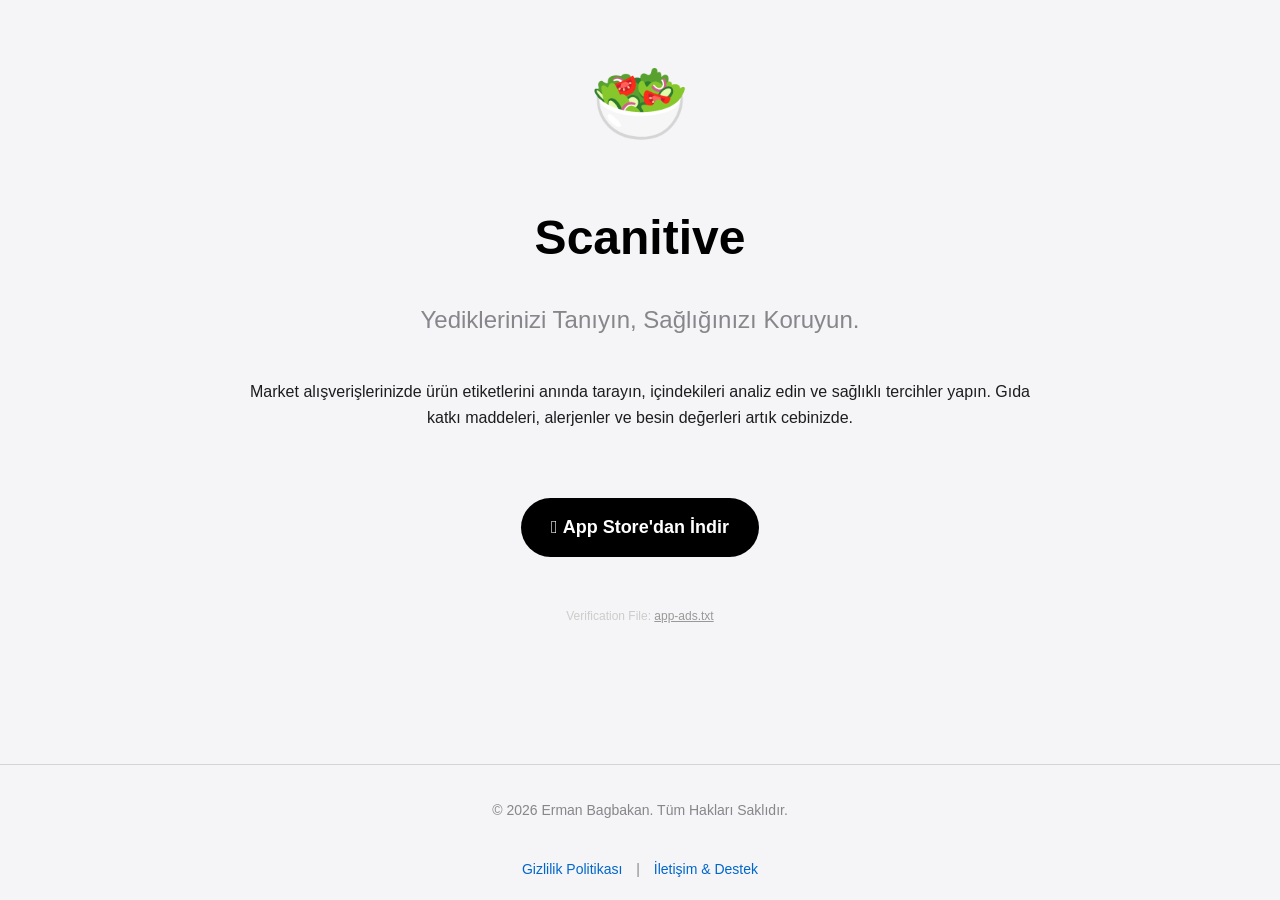
==== index.html @ 4e6e5873 "Add files via upload" ====
<!DOCTYPE html>
<html lang="tr">

<head>
    <meta charset="UTF-8">
    <meta name="viewport" content="width=device-width, initial-scale=1.0">
    <title>Scanitive - Sağlıklı Yaşam Asistanı</title>
    <style>
        body {
            font-family: -apple-system, BlinkMacSystemFont, 'Segoe UI', Roboto, Oxygen, Ubuntu, Cantarell, 'Open Sans', 'Helvetica Neue', sans-serif;
            background-color: #f5f5f7;
            color: #1d1d1f;
            line-height: 1.6;
            margin: 0;
            padding: 0;
            display: flex;
            flex-direction: column;
            min-height: 100vh;
        }

        .container {
            max-width: 800px;
            margin: 0 auto;
            padding: 40px 20px;
            text-align: center;
            flex: 1;
        }

        .logo {
            font-size: 80px;
            margin-bottom: 20px;
        }

        h1 {
            font-size: 48px;
            margin-bottom: 10px;
            color: #000;
        }

        p.subtitle {
            font-size: 24px;
            color: #86868b;
            margin-bottom: 40px;
        }

        .app-store-button {
            display: inline-block;
            background-color: #000;
            color: #fff;
            padding: 15px 30px;
            border-radius: 30px;
            text-decoration: none;
            font-weight: bold;
            font-size: 18px;
            transition: transform 0.2s;
        }

        .app-store-button:hover {
            transform: scale(1.05);
            background-color: #333;
        }

        .screenshots {
            margin-top: 60px;
            display: flex;
            justify-content: center;
            gap: 20px;
            flex-wrap: wrap;
        }

        .screenshot-placeholder {
            width: 200px;
            height: 400px;
            background-color: #e5e5ea;
            border-radius: 20px;
            display: flex;
            align-items: center;
            justify-content: center;
            color: #86868b;
        }

        footer {
            margin-top: 60px;
            padding: 20px;
            border-top: 1px solid #d2d2d7;
            text-align: center;
            font-size: 14px;
            color: #86868b;
        }

        footer a {
            color: #0066cc;
            text-decoration: none;
            margin: 0 10px;
        }

        footer a:hover {
            text-decoration: underline;
        }
    </style>
</head>

<body>
    <div class="container">
        <div class="logo">🥗</div>
        <h1>Scanitive</h1>
        <p class="subtitle">Yediklerinizi Tanıyın, Sağlığınızı Koruyun.</p>

        <p>Market alışverişlerinizde ürün etiketlerini anında tarayın, içindekileri analiz edin ve sağlıklı tercihler
            yapın. Gıda katkı maddeleri, alerjenler ve besin değerleri artık cebinizde.</p>

        <br><br>

        <a href="#" class="app-store-button"> App Store'dan İndir</a>

        <!-- App Ads Verification -->
        <div style="margin-top: 50px; font-size: 12px; color: #ccc;">
            <p>Verification File: <a href="app-ads.txt" style="color: #999;">app-ads.txt</a></p>
        </div>
    </div>

    <footer>
        <p>&copy; 2026 Erman Bagbakan. Tüm Hakları Saklıdır.</p>
        <br>
        <a href="https://docs.google.com/document/d/1MDMqe4UGyqFQ2nlWaa8o2PdPre41BWp0knx2T">Gizlilik Politikası</a> |
        <a href="mailto:ebagbakan@icloud.com">İletişim & Destek</a>
    </footer>
</body>

</html>
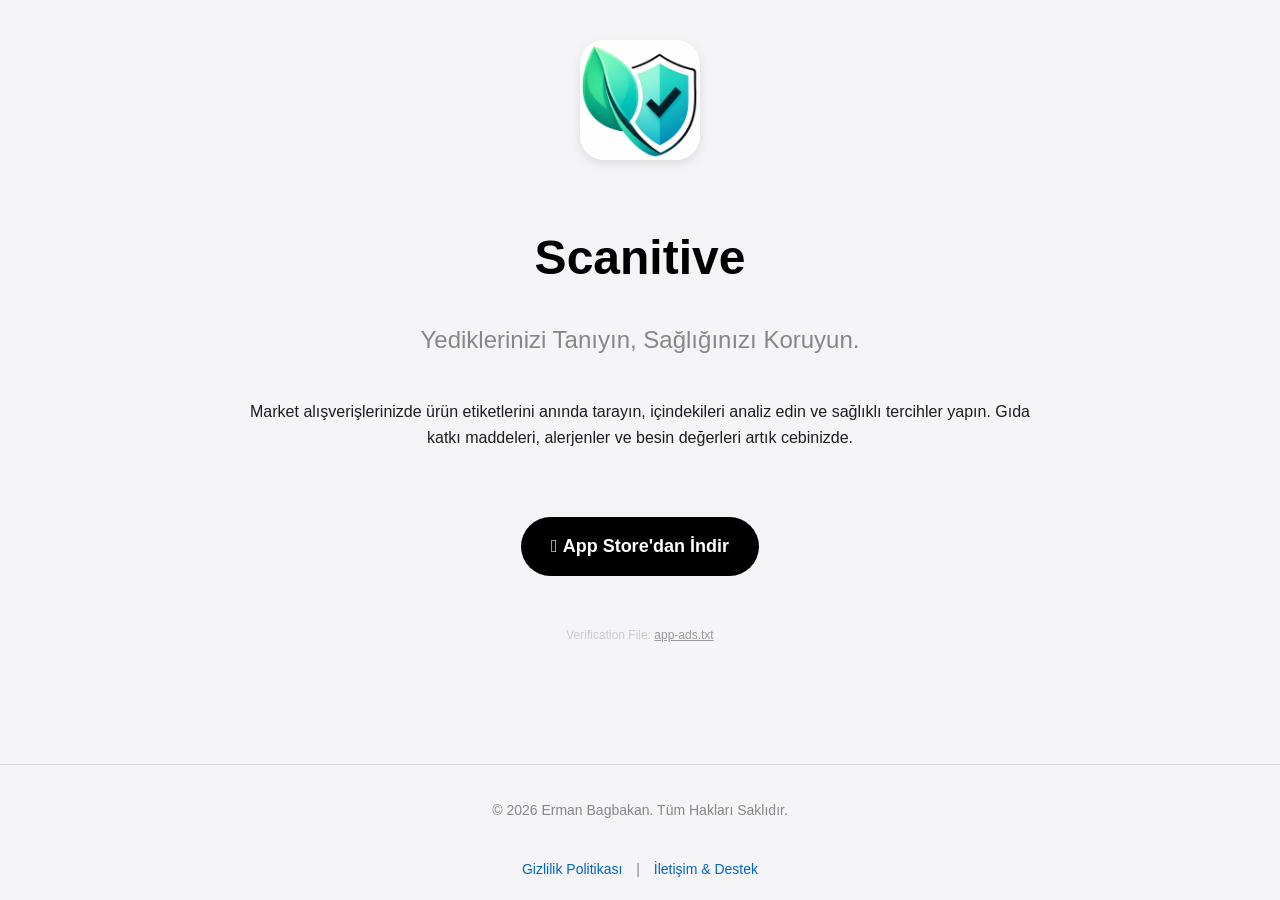
==== commit e5879ae4: "Add files via upload" ====
--- a/index.html
+++ b/index.html
@@ -102,7 +102,8 @@
 
 <body>
     <div class="container">
-        <div class="logo">🥗</div>
+        <img src="logo.png" alt="Scanitive Logo" class="logo"
+            style="width: 120px; height: 120px; border-radius: 24px; box-shadow: 0 4px 12px rgba(0,0,0,0.1);">
         <h1>Scanitive</h1>
         <p class="subtitle">Yediklerinizi Tanıyın, Sağlığınızı Koruyun.</p>
 
@@ -111,7 +112,7 @@
 
         <br><br>
 
-        <a href="#" class="app-store-button"> App Store'dan İndir</a>
+        <a href="https://apps.apple.com/app/id6757990610" class="app-store-button"> App Store'dan İndir</a>
 
         <!-- App Ads Verification -->
         <div style="margin-top: 50px; font-size: 12px; color: #ccc;">
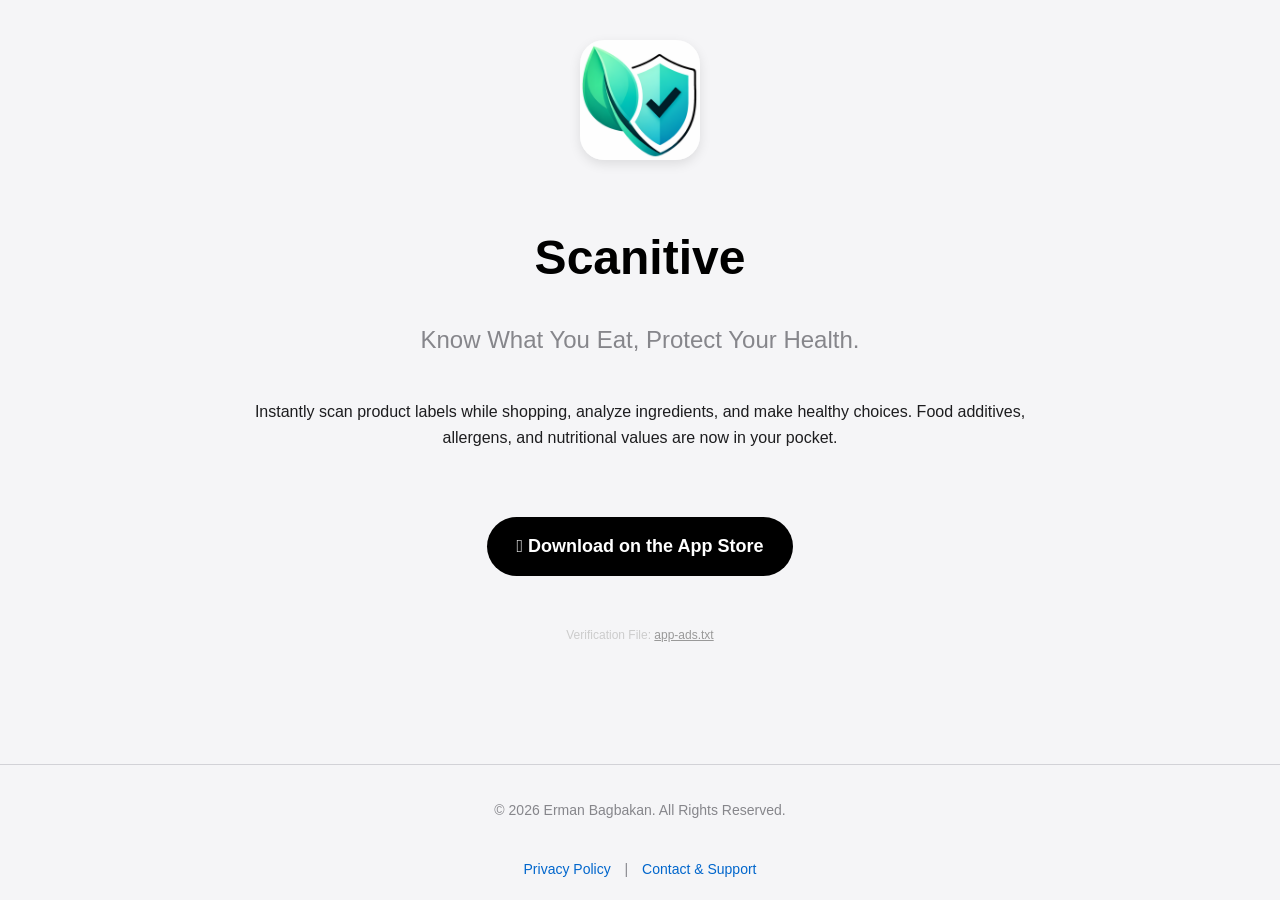
==== commit 251f19ab: "index.html" ====
--- a/index.html
+++ b/index.html
@@ -1,10 +1,10 @@
 <!DOCTYPE html>
-<html lang="tr">
+<html lang="en">
 
 <head>
     <meta charset="UTF-8">
     <meta name="viewport" content="width=device-width, initial-scale=1.0">
-    <title>Scanitive - Sağlıklı Yaşam Asistanı</title>
+    <title>Scanitive - Healthy Living Assistant</title>
     <style>
         body {
             font-family: -apple-system, BlinkMacSystemFont, 'Segoe UI', Roboto, Oxygen, Ubuntu, Cantarell, 'Open Sans', 'Helvetica Neue', sans-serif;
@@ -60,25 +60,6 @@
             background-color: #333;
         }
 
-        .screenshots {
-            margin-top: 60px;
-            display: flex;
-            justify-content: center;
-            gap: 20px;
-            flex-wrap: wrap;
-        }
-
-        .screenshot-placeholder {
-            width: 200px;
-            height: 400px;
-            background-color: #e5e5ea;
-            border-radius: 20px;
-            display: flex;
-            align-items: center;
-            justify-content: center;
-            color: #86868b;
-        }
-
         footer {
             margin-top: 60px;
             padding: 20px;
@@ -98,6 +79,60 @@
             text-decoration: underline;
         }
     </style>
+    <script>
+        const translations = {
+            en: {
+                title: "Scanitive - Healthy Living Assistant",
+                subtitle: "Know What You Eat, Protect Your Health.",
+                description: "Instantly scan product labels while shopping, analyze ingredients, and make healthy choices. Food additives, allergens, and nutritional values are now in your pocket.",
+                download: " Download on the App Store",
+                privacy: "Privacy Policy",
+                contact: "Contact & Support",
+                rights: "© 2026 Erman Bagbakan. All Rights Reserved."
+            },
+            tr: {
+                title: "Scanitive - Sağlıklı Yaşam Asistanı",
+                subtitle: "Yediklerinizi Tanıyın, Sağlığınızı Koruyun.",
+                description: "Market alışverişlerinizde ürün etiketlerini anında tarayın, içindekileri analiz edin ve sağlıklı tercihler yapın. Gıda katkı maddeleri, alerjenler ve besin değerleri artık cebinizde.",
+                download: " App Store'dan İndir",
+                privacy: "Gizlilik Politikası",
+                contact: "İletişim & Destek",
+                rights: "© 2026 Erman Bagbakan. Tüm Hakları Saklıdır."
+            },
+            de: {
+                title: "Scanitive - Assistent für gesundes Leben",
+                subtitle: "Wissen, was du isst. Schütze deine Gesundheit.",
+                description: "Scanne beim Einkaufen sofort Produktetiketten, analysiere Inhaltsstoffe und triff gesunde Entscheidungen. Lebensmittelzusatzstoffe, Allergene und Nährwerte jetzt in deiner Tasche.",
+                download: " Laden im App Store",
+                privacy: "Datenschutzerklärung",
+                contact: "Kontakt & Support",
+                rights: "© 2026 Erman Bagbakan. Alle Rechte vorbehalten."
+            }
+        };
+
+        function setLanguage(lang) {
+            const t = translations[lang];
+            document.title = t.title;
+            document.getElementById('subtitle').innerText = t.subtitle;
+            document.getElementById('description').innerText = t.description;
+            document.getElementById('downloadButton').innerText = t.download;
+            document.getElementById('privacyLink').innerText = t.privacy;
+            document.getElementById('contactLink').innerText = t.contact;
+            document.getElementById('rights').innerText = t.rights;
+            document.documentElement.lang = lang;
+        }
+
+        window.onload = function () {
+            const userLang = navigator.language || navigator.userLanguage;
+            if (userLang.startsWith('tr')) {
+                setLanguage('tr');
+            } else if (userLang.startsWith('de')) {
+                setLanguage('de');
+            } else {
+                setLanguage('en');
+            }
+        };
+    </script>
 </head>
 
 <body>
@@ -105,14 +140,15 @@
         <img src="logo.png" alt="Scanitive Logo" class="logo"
             style="width: 120px; height: 120px; border-radius: 24px; box-shadow: 0 4px 12px rgba(0,0,0,0.1);">
         <h1>Scanitive</h1>
-        <p class="subtitle">Yediklerinizi Tanıyın, Sağlığınızı Koruyun.</p>
+        <p id="subtitle" class="subtitle">Know What You Eat, Protect Your Health.</p>
 
-        <p>Market alışverişlerinizde ürün etiketlerini anında tarayın, içindekileri analiz edin ve sağlıklı tercihler
-            yapın. Gıda katkı maddeleri, alerjenler ve besin değerleri artık cebinizde.</p>
+        <p id="description">Instantly scan product labels while shopping, analyze ingredients, and make healthy choices.
+            Food additives, allergens, and nutritional values are now in your pocket.</p>
 
         <br><br>
 
-        <a href="https://apps.apple.com/app/id6757990610" class="app-store-button"> App Store'dan İndir</a>
+        <a id="downloadButton" href="https://apps.apple.com/app/id6757938585" class="app-store-button"> Download on the
+            App Store</a>
 
         <!-- App Ads Verification -->
         <div style="margin-top: 50px; font-size: 12px; color: #ccc;">
@@ -121,11 +157,12 @@
     </div>
 
     <footer>
-        <p>&copy; 2026 Erman Bagbakan. Tüm Hakları Saklıdır.</p>
+        <p id="rights">&copy; 2026 Erman Bagbakan. All Rights Reserved.</p>
         <br>
-        <a href="https://docs.google.com/document/d/1MDMqe4UGyqFQ2nlWaa8o2PdPre41BWp0knx2T">Gizlilik Politikası</a> |
-        <a href="mailto:ebagbakan@icloud.com">İletişim & Destek</a>
+        <a id="privacyLink" href="https://docs.google.com/document/d/1MDMqe4UGyqFQ2nlWaa8o2PdPre41BWp0knx2T">Privacy
+            Policy</a> |
+        <a id="contactLink" href="mailto:ebagbakan@icloud.com">Contact & Support</a>
     </footer>
 </body>
 
-</html>+</html>
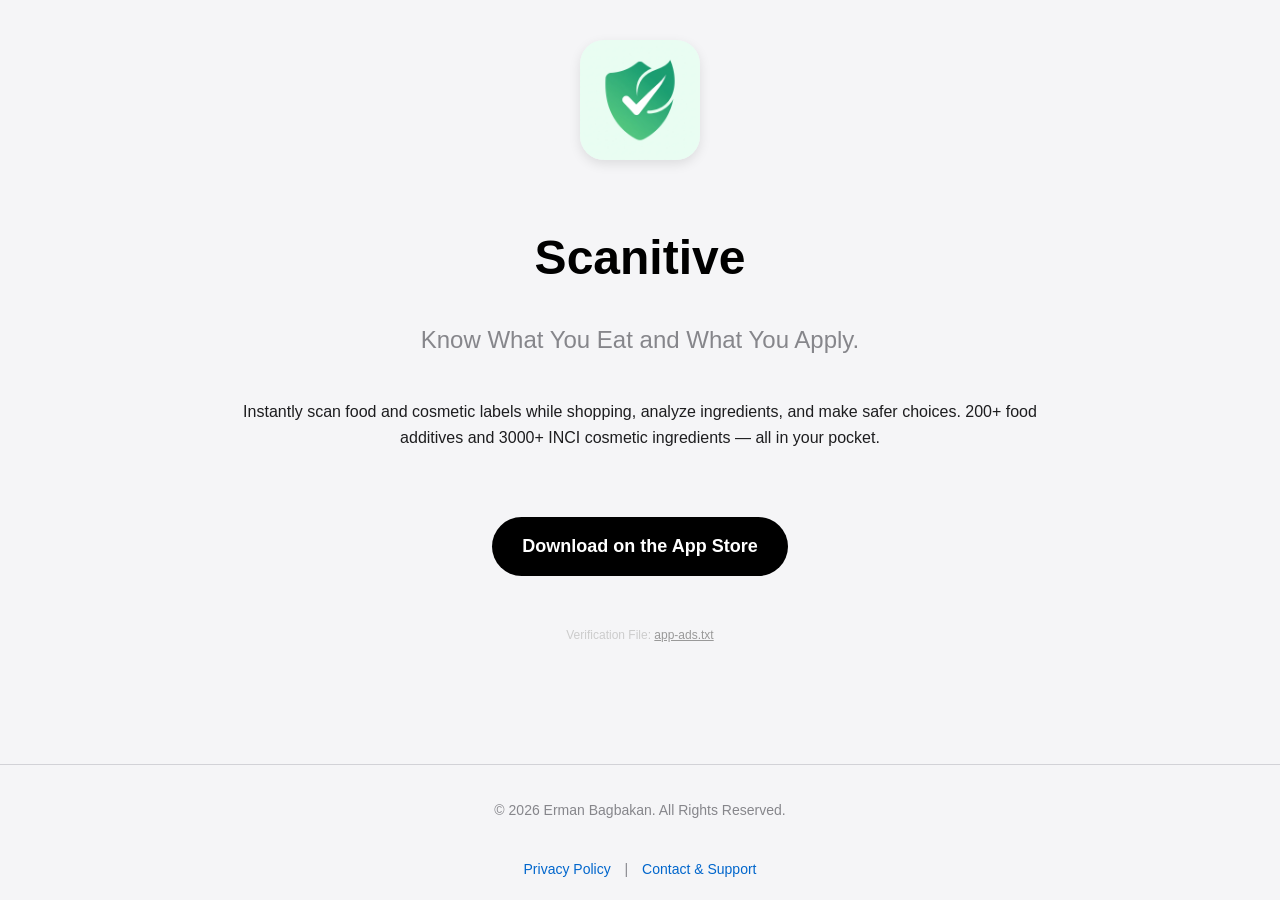
==== commit 25480ecc: "index.html" ====
--- a/index.html
+++ b/index.html
@@ -1,168 +1,10 @@
 <!DOCTYPE html>
-<html lang="en">
-
+<html>
 <head>
-    <meta charset="UTF-8">
-    <meta name="viewport" content="width=device-width, initial-scale=1.0">
-    <title>Scanitive - Healthy Living Assistant</title>
-    <style>
-        body {
-            font-family: -apple-system, BlinkMacSystemFont, 'Segoe UI', Roboto, Oxygen, Ubuntu, Cantarell, 'Open Sans', 'Helvetica Neue', sans-serif;
-            background-color: #f5f5f7;
-            color: #1d1d1f;
-            line-height: 1.6;
-            margin: 0;
-            padding: 0;
-            display: flex;
-            flex-direction: column;
-            min-height: 100vh;
-        }
-
-        .container {
-            max-width: 800px;
-            margin: 0 auto;
-            padding: 40px 20px;
-            text-align: center;
-            flex: 1;
-        }
-
-        .logo {
-            font-size: 80px;
-            margin-bottom: 20px;
-        }
-
-        h1 {
-            font-size: 48px;
-            margin-bottom: 10px;
-            color: #000;
-        }
-
-        p.subtitle {
-            font-size: 24px;
-            color: #86868b;
-            margin-bottom: 40px;
-        }
-
-        .app-store-button {
-            display: inline-block;
-            background-color: #000;
-            color: #fff;
-            padding: 15px 30px;
-            border-radius: 30px;
-            text-decoration: none;
-            font-weight: bold;
-            font-size: 18px;
-            transition: transform 0.2s;
-        }
-
-        .app-store-button:hover {
-            transform: scale(1.05);
-            background-color: #333;
-        }
-
-        footer {
-            margin-top: 60px;
-            padding: 20px;
-            border-top: 1px solid #d2d2d7;
-            text-align: center;
-            font-size: 14px;
-            color: #86868b;
-        }
-
-        footer a {
-            color: #0066cc;
-            text-decoration: none;
-            margin: 0 10px;
-        }
-
-        footer a:hover {
-            text-decoration: underline;
-        }
-    </style>
-    <script>
-        const translations = {
-            en: {
-                title: "Scanitive - Healthy Living Assistant",
-                subtitle: "Know What You Eat, Protect Your Health.",
-                description: "Instantly scan product labels while shopping, analyze ingredients, and make healthy choices. Food additives, allergens, and nutritional values are now in your pocket.",
-                download: " Download on the App Store",
-                privacy: "Privacy Policy",
-                contact: "Contact & Support",
-                rights: "© 2026 Erman Bagbakan. All Rights Reserved."
-            },
-            tr: {
-                title: "Scanitive - Sağlıklı Yaşam Asistanı",
-                subtitle: "Yediklerinizi Tanıyın, Sağlığınızı Koruyun.",
-                description: "Market alışverişlerinizde ürün etiketlerini anında tarayın, içindekileri analiz edin ve sağlıklı tercihler yapın. Gıda katkı maddeleri, alerjenler ve besin değerleri artık cebinizde.",
-                download: " App Store'dan İndir",
-                privacy: "Gizlilik Politikası",
-                contact: "İletişim & Destek",
-                rights: "© 2026 Erman Bagbakan. Tüm Hakları Saklıdır."
-            },
-            de: {
-                title: "Scanitive - Assistent für gesundes Leben",
-                subtitle: "Wissen, was du isst. Schütze deine Gesundheit.",
-                description: "Scanne beim Einkaufen sofort Produktetiketten, analysiere Inhaltsstoffe und triff gesunde Entscheidungen. Lebensmittelzusatzstoffe, Allergene und Nährwerte jetzt in deiner Tasche.",
-                download: " Laden im App Store",
-                privacy: "Datenschutzerklärung",
-                contact: "Kontakt & Support",
-                rights: "© 2026 Erman Bagbakan. Alle Rechte vorbehalten."
-            }
-        };
-
-        function setLanguage(lang) {
-            const t = translations[lang];
-            document.title = t.title;
-            document.getElementById('subtitle').innerText = t.subtitle;
-            document.getElementById('description').innerText = t.description;
-            document.getElementById('downloadButton').innerText = t.download;
-            document.getElementById('privacyLink').innerText = t.privacy;
-            document.getElementById('contactLink').innerText = t.contact;
-            document.getElementById('rights').innerText = t.rights;
-            document.documentElement.lang = lang;
-        }
-
-        window.onload = function () {
-            const userLang = navigator.language || navigator.userLanguage;
-            if (userLang.startsWith('tr')) {
-                setLanguage('tr');
-            } else if (userLang.startsWith('de')) {
-                setLanguage('de');
-            } else {
-                setLanguage('en');
-            }
-        };
-    </script>
+    <meta http-equiv="refresh" content="0; url=scanitive-site/">
+    <title>Scanitive</title>
 </head>
-
 <body>
-    <div class="container">
-        <img src="logo.png" alt="Scanitive Logo" class="logo"
-            style="width: 120px; height: 120px; border-radius: 24px; box-shadow: 0 4px 12px rgba(0,0,0,0.1);">
-        <h1>Scanitive</h1>
-        <p id="subtitle" class="subtitle">Know What You Eat, Protect Your Health.</p>
-
-        <p id="description">Instantly scan product labels while shopping, analyze ingredients, and make healthy choices.
-            Food additives, allergens, and nutritional values are now in your pocket.</p>
-
-        <br><br>
-
-        <a id="downloadButton" href="https://apps.apple.com/app/id6757938585" class="app-store-button"> Download on the
-            App Store</a>
-
-        <!-- App Ads Verification -->
-        <div style="margin-top: 50px; font-size: 12px; color: #ccc;">
-            <p>Verification File: <a href="app-ads.txt" style="color: #999;">app-ads.txt</a></p>
-        </div>
-    </div>
-
-    <footer>
-        <p id="rights">&copy; 2026 Erman Bagbakan. All Rights Reserved.</p>
-        <br>
-        <a id="privacyLink" href="https://docs.google.com/document/d/1MDMqe4UGyqFQ2nlWaa8o2PdPre41BWp0knx2T">Privacy
-            Policy</a> |
-        <a id="contactLink" href="mailto:ebagbakan@icloud.com">Contact & Support</a>
-    </footer>
+    <p>Redirecting to <a href="scanitive-site/">Scanitive</a>...</p>
 </body>
-
 </html>
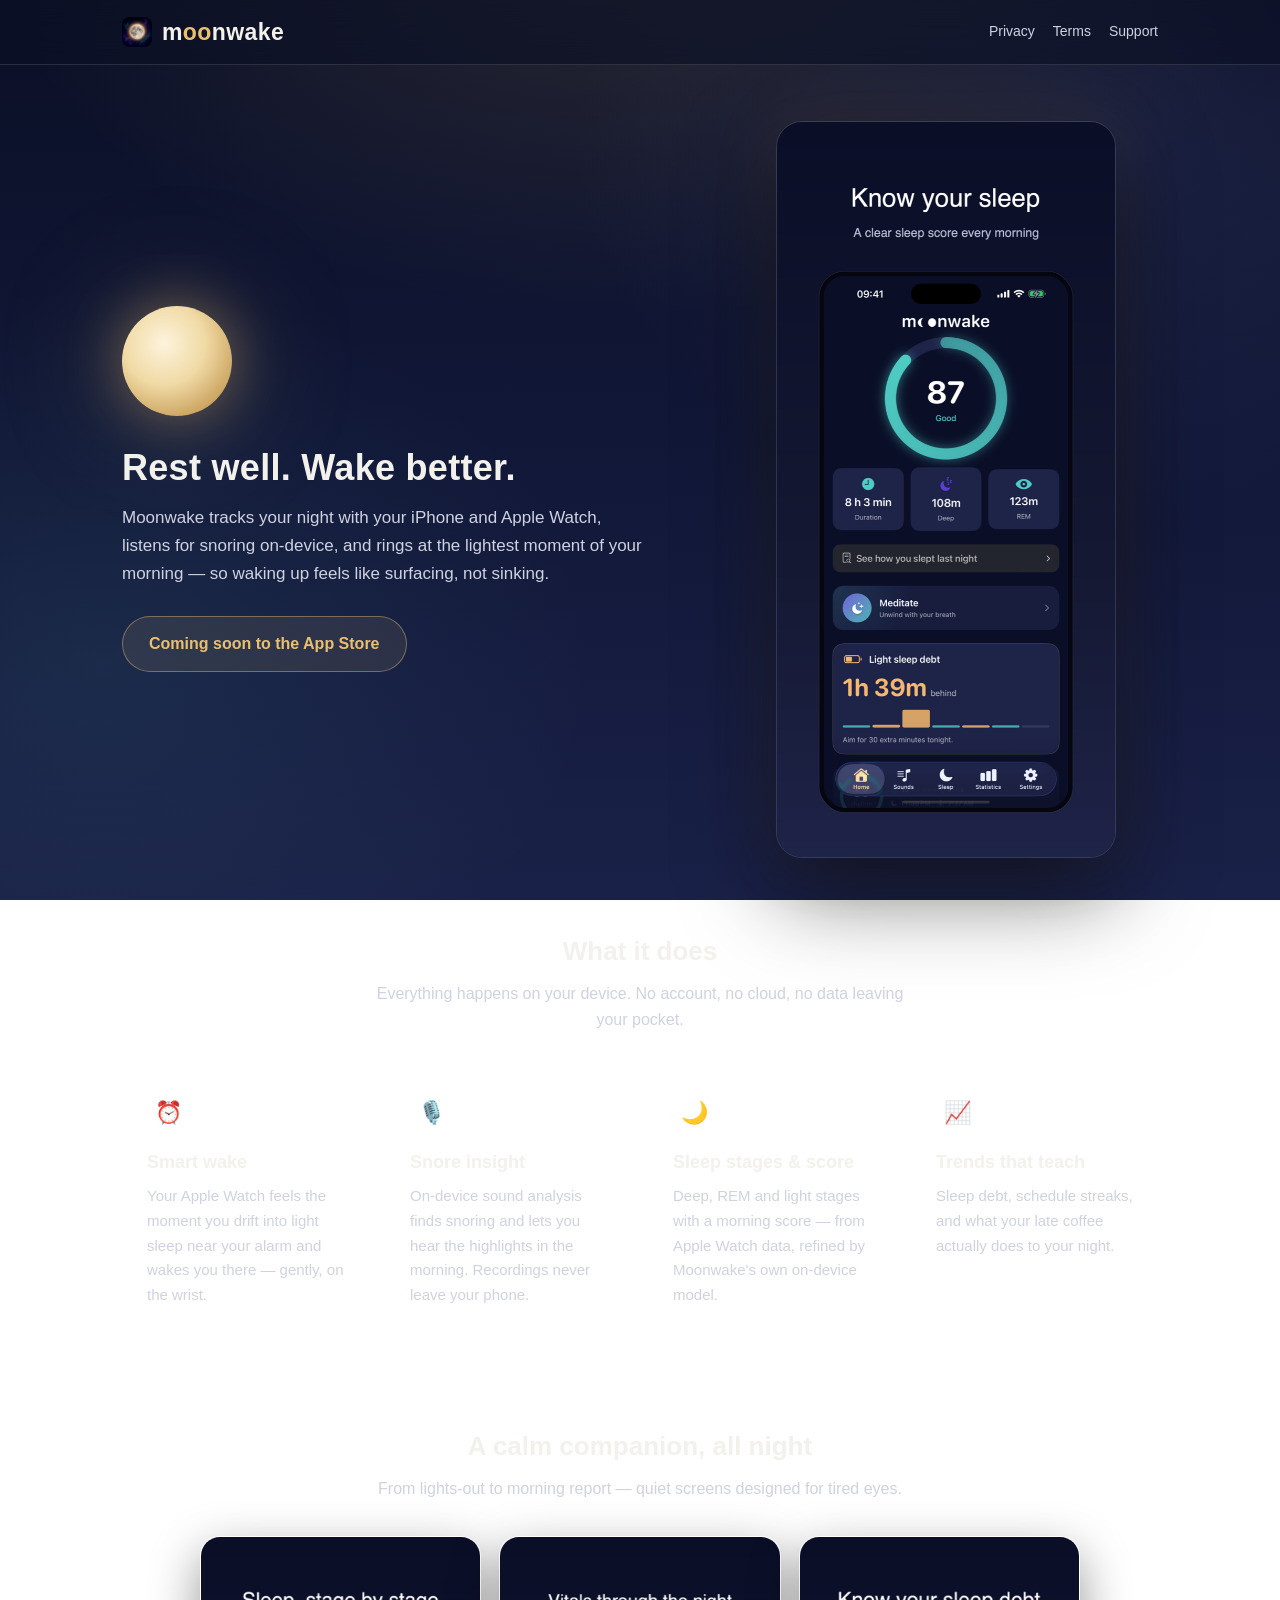
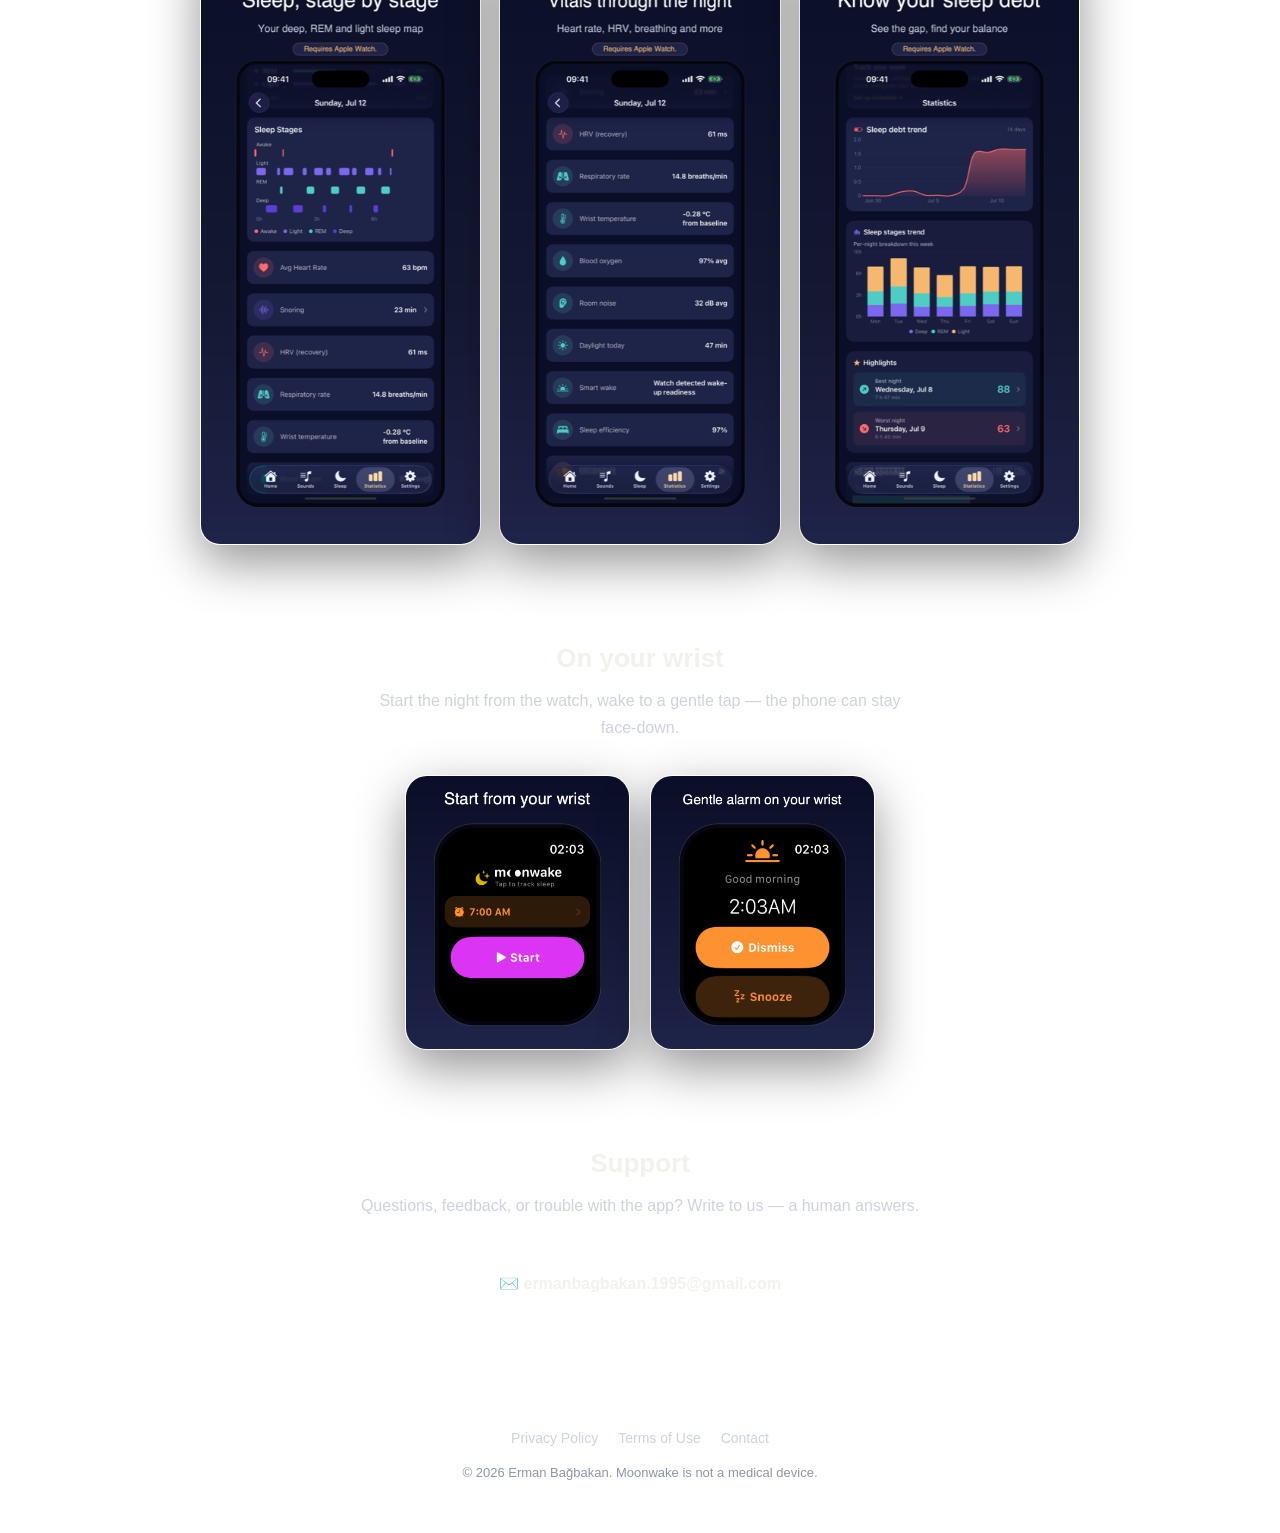
==== commit a668eb95: "Moonwake sitesi köke: landing + privacy + terms + eski yol redirectleri Kökteki eski index.html Scan" ====
--- a/index.html
+++ b/index.html
@@ -1,10 +1,91 @@
-<!DOCTYPE html>
-<html>
+<!doctype html>
+<html lang="en">
 <head>
-    <meta http-equiv="refresh" content="0; url=scanitive-site/">
-    <title>Scanitive</title>
+<meta charset="utf-8">
+<meta name="viewport" content="width=device-width, initial-scale=1">
+<title>Moonwake — Sleep Tracker & Smart Alarm for iPhone and Apple Watch</title>
+<meta name="description" content="Moonwake tracks your sleep, records snoring on-device, and wakes you at the lightest moment of your morning with a smart alarm on Apple Watch.">
+<link rel="icon" type="image/png" href="assets/icon.png">
+<link rel="apple-touch-icon" href="assets/icon.png">
+<meta property="og:title" content="Moonwake — Sleep Tracker & Smart Alarm">
+<meta property="og:description" content="Rest well. Wake better. Sleep tracking, snore insight, and a gentle smart alarm on Apple Watch.">
+<meta property="og:image" content="https://ebagbakan-bit.github.io/assets/hero-phone.png">
+<meta property="og:url" content="https://ebagbakan-bit.github.io/">
+<link rel="stylesheet" href="style.css">
 </head>
 <body>
-    <p>Redirecting to <a href="scanitive-site/">Scanitive</a>...</p>
+<header>
+  <div class="wrap nav">
+    <a class="brand" href="index.html"><img class="brand-icon" src="assets/icon.png" alt=""><span class="mark">m<span class="oo">oo</span>nwake</span></a>
+    <div class="nav-right">
+      <a class="nav-link" href="privacy.html">Privacy</a>
+      <a class="nav-link" href="terms.html">Terms</a>
+      <a class="nav-link" href="mailto:ermanbagbakan.1995@gmail.com">Support</a>
+    </div>
+  </div>
+</header>
+
+<main class="wrap">
+  <section class="hero-split">
+    <div class="hero-copy">
+      <div class="moon" aria-hidden="true"></div>
+      <h1 class="tagline">Rest well. Wake better.</h1>
+      <p class="subtag">Moonwake tracks your night with your iPhone and Apple Watch, listens for snoring on-device, and rings at the lightest moment of your morning — so waking up feels like surfacing, not sinking.</p>
+      <span class="cta soon">Coming soon to the App Store</span>
+    </div>
+    <div class="hero-shot">
+      <img src="assets/hero-phone.png" alt="Moonwake app on iPhone showing the sleep home screen" width="644" height="1400">
+    </div>
+  </section>
+
+  <section class="section">
+    <h2>What it does</h2>
+    <p class="lead">Everything happens on your device. No account, no cloud, no data leaving your pocket.</p>
+    <div class="grid">
+      <div class="card"><div class="ic">⏰</div><h3>Smart wake</h3><p>Your Apple Watch feels the moment you drift into light sleep near your alarm and wakes you there — gently, on the wrist.</p></div>
+      <div class="card"><div class="ic">🎙️</div><h3>Snore insight</h3><p>On-device sound analysis finds snoring and lets you hear the highlights in the morning. Recordings never leave your phone.</p></div>
+      <div class="card"><div class="ic">🌙</div><h3>Sleep stages & score</h3><p>Deep, REM and light stages with a morning score — from Apple Watch data, refined by Moonwake's own on-device model.</p></div>
+      <div class="card"><div class="ic">📈</div><h3>Trends that teach</h3><p>Sleep debt, schedule streaks, and what your late coffee actually does to your night.</p></div>
+    </div>
+  </section>
+
+  <section class="section">
+    <h2>A calm companion, all night</h2>
+    <p class="lead">From lights-out to morning report — quiet screens designed for tired eyes.</p>
+    <div class="shots-row">
+      <img class="shot" src="assets/shot-4.png" alt="Smart alarm setup screen" loading="lazy">
+      <img class="shot" src="assets/shot-5.png" alt="Morning sleep report with score and stages" loading="lazy">
+      <img class="shot" src="assets/shot-7.png" alt="Sleep sounds library" loading="lazy">
+    </div>
+  </section>
+
+  <section class="section">
+    <h2>On your wrist</h2>
+    <p class="lead">Start the night from the watch, wake to a gentle tap — the phone can stay face-down.</p>
+    <div class="watch-row">
+      <img class="watch-shot" src="assets/watch-1.png" alt="Moonwake on Apple Watch — tracking screen" loading="lazy">
+      <img class="watch-shot" src="assets/watch-3.png" alt="Moonwake on Apple Watch — smart alarm" loading="lazy">
+    </div>
+  </section>
+
+  <section class="section" id="support">
+    <h2>Support</h2>
+    <p class="lead">Questions, feedback, or trouble with the app? Write to us — a human answers.</p>
+    <p style="text-align:center">
+      <a class="email-pill" href="mailto:ermanbagbakan.1995@gmail.com">✉️ ermanbagbakan.1995@gmail.com</a>
+    </p>
+  </section>
+</main>
+
+<footer>
+  <div class="wrap">
+    <div class="foot-links">
+      <a href="privacy.html">Privacy Policy</a>
+      <a href="terms.html">Terms of Use</a>
+      <a href="mailto:ermanbagbakan.1995@gmail.com">Contact</a>
+    </div>
+    <p class="copy">© 2026 Erman Bağbakan. Moonwake is not a medical device.</p>
+  </div>
+</footer>
 </body>
 </html>
--- a/style.css
+++ b/style.css
@@ -0,0 +1,107 @@
+/* Moonwake — site styles. Quiet navy night, warm moonlight gold. */
+:root{
+  --bg0:#0b1026; --bg1:#111737; --bg2:#1a2148; --warm:#f2c37e;
+  --ink:#f3f1ec; --ink-dim:#cfd2e0; --ink-faint:#8f94ad;
+  --teal:#63d6c9; --gold:#e9bf74; --indigo:#8f9bf2;
+  --card:rgba(255,255,255,.05); --line:rgba(255,255,255,.12);
+  --maxw:1080px; --radius:20px;
+}
+*{box-sizing:border-box;margin:0;padding:0}
+html{scroll-behavior:smooth}
+body{
+  font-family:-apple-system,BlinkMacSystemFont,"Segoe UI",Inter,Roboto,sans-serif;
+  color:var(--ink); line-height:1.65; -webkit-font-smoothing:antialiased;
+  background:
+    radial-gradient(1100px 680px at 50% -10%, rgba(233,191,116,.14), transparent 60%),
+    radial-gradient(900px 620px at 88% 16%, rgba(143,155,242,.10), transparent 62%),
+    radial-gradient(820px 640px at 8% 74%, rgba(99,214,201,.08), transparent 60%),
+    linear-gradient(180deg,var(--bg0) 0%,var(--bg1) 48%,var(--bg2) 100%);
+  background-attachment:fixed; min-height:100vh;
+}
+.wrap{max-width:var(--maxw);margin:0 auto;padding:0 22px}
+a{color:inherit}
+
+/* Header / nav */
+header{position:sticky;top:0;z-index:20;backdrop-filter:blur(14px);
+  background:rgba(11,16,38,.6);border-bottom:1px solid var(--line)}
+.nav{display:flex;align-items:center;justify-content:space-between;height:64px}
+.brand{display:flex;align-items:center;gap:10px;text-decoration:none}
+.brand .mark{font-weight:700;font-size:23px;letter-spacing:.4px;color:var(--ink);line-height:1}
+.brand .mark .oo{color:var(--gold)}
+.nav-right{display:flex;align-items:center;gap:18px}
+.nav-right a{font-size:14px;color:var(--ink-dim);text-decoration:none;font-weight:500}
+.nav-right a:hover{color:var(--ink)}
+
+.brand-icon{width:30px;height:30px;border-radius:8px;display:block}
+
+/* Hero */
+.hero{text-align:center;padding:74px 0 40px}
+.hero-split{display:grid;grid-template-columns:1.15fr .85fr;gap:36px;align-items:center;padding:56px 0 26px}
+.hero-copy{text-align:left}
+.hero-copy .moon{margin:0 0 22px}
+.hero-copy .subtag{margin:0;max-width:520px}
+.hero-shot img{width:100%;max-width:340px;height:auto;display:block;margin:0 auto;border-radius:26px;
+  border:1px solid var(--line);box-shadow:0 34px 90px rgba(0,0,0,.55), 0 0 70px rgba(233,191,116,.10)}
+
+/* Screenshot rows */
+.shots-row{display:grid;grid-template-columns:repeat(3,1fr);gap:18px;max-width:880px;margin:0 auto}
+.shot{width:100%;height:auto;border-radius:20px;border:1px solid var(--line);
+  box-shadow:0 18px 50px rgba(0,0,0,.42)}
+.watch-row{display:flex;gap:20px;justify-content:center;flex-wrap:wrap}
+.watch-shot{width:225px;height:auto;border-radius:22px;border:1px solid var(--line);
+  box-shadow:0 18px 50px rgba(0,0,0,.42)}
+.moon{width:110px;height:110px;margin:0 auto 24px;border-radius:50%;
+  background:radial-gradient(circle at 38% 34%, #fdf4dd 0%, #f0d9a4 42%, #caa25e 78%, #8a6a3a 100%);
+  box-shadow:0 0 60px rgba(233,191,116,.45), 0 0 140px rgba(233,191,116,.22)}
+.tagline{font-weight:700;font-size:clamp(24px,4.6vw,36px);margin:12px 0 6px;letter-spacing:.3px}
+.subtag{color:var(--ink-dim);max-width:560px;margin:0 auto;font-size:17px}
+.cta{display:inline-flex;align-items:center;gap:10px;margin-top:28px;background:var(--gold);color:#241a05;
+  font-weight:700;padding:14px 26px;border-radius:999px;text-decoration:none;font-size:16px;
+  box-shadow:0 10px 30px rgba(233,191,116,.28)}
+.cta.soon{background:rgba(233,191,116,.10);color:var(--gold);border:1px solid rgba(233,191,116,.42);box-shadow:none;cursor:default}
+
+/* Features */
+.section{padding:46px 0}
+.section h2{font-weight:700;font-size:26px;text-align:center;margin-bottom:8px}
+.section .lead{text-align:center;color:var(--ink-dim);max-width:560px;margin:0 auto 34px}
+.grid{display:grid;grid-template-columns:repeat(auto-fit,minmax(230px,1fr));gap:16px}
+.card{background:var(--card);border:1px solid var(--line);border-radius:var(--radius);padding:24px}
+.card .ic{width:42px;height:42px;border-radius:12px;display:flex;align-items:center;justify-content:center;
+  font-size:22px;margin-bottom:14px;background:rgba(255,255,255,.06)}
+.card h3{font-weight:600;font-size:18px;margin-bottom:6px}
+.card p{color:var(--ink-dim);font-size:15px}
+
+/* Content pages (privacy / terms) */
+.page{padding:54px 0 30px;max-width:760px;margin:0 auto}
+.page h1{font-weight:700;font-size:32px;margin-bottom:6px}
+.page .updated{color:var(--ink-faint);font-size:14px;margin-bottom:8px}
+.page .note{background:var(--card);border:1px solid var(--line);border-radius:12px;padding:10px 14px;
+  font-size:14px;color:var(--ink-dim);margin:14px 0 26px}
+.page h2{font-weight:600;font-size:20px;margin:30px 0 8px;color:var(--ink)}
+.page h3{font-weight:600;font-size:16px;margin:18px 0 4px}
+.page p,.page li{color:var(--ink-dim);font-size:15.5px;margin-bottom:10px}
+.page ul{padding-left:22px;margin-bottom:10px}
+.page a{color:var(--teal);text-decoration:none}
+.page a:hover{text-decoration:underline}
+.email-pill{display:inline-flex;align-items:center;gap:9px;background:var(--card);border:1px solid var(--line);
+  border-radius:999px;padding:11px 20px;text-decoration:none;color:var(--ink);font-weight:600;margin-top:6px}
+
+/* Footer */
+footer{border-top:1px solid var(--line);margin-top:40px;padding:30px 0 50px;text-align:center}
+.foot-links{display:flex;gap:20px;justify-content:center;flex-wrap:wrap;margin-bottom:12px}
+.foot-links a{color:var(--ink-dim);text-decoration:none;font-size:14px}
+.foot-links a:hover{color:var(--ink)}
+.copy{color:var(--ink-faint);font-size:13px}
+
+@media(max-width:760px){
+  .hero-split{grid-template-columns:1fr;text-align:center;padding:44px 0 20px}
+  .hero-copy{text-align:center}
+  .hero-copy .moon{margin:0 auto 20px}
+  .hero-copy .subtag{margin:0 auto}
+  .hero-shot img{max-width:270px;margin-top:26px}
+  .shots-row{grid-template-columns:1fr;max-width:320px}
+}
+@media(max-width:560px){
+  .hero{padding:54px 0 30px}
+  .nav-right{gap:12px}
+}
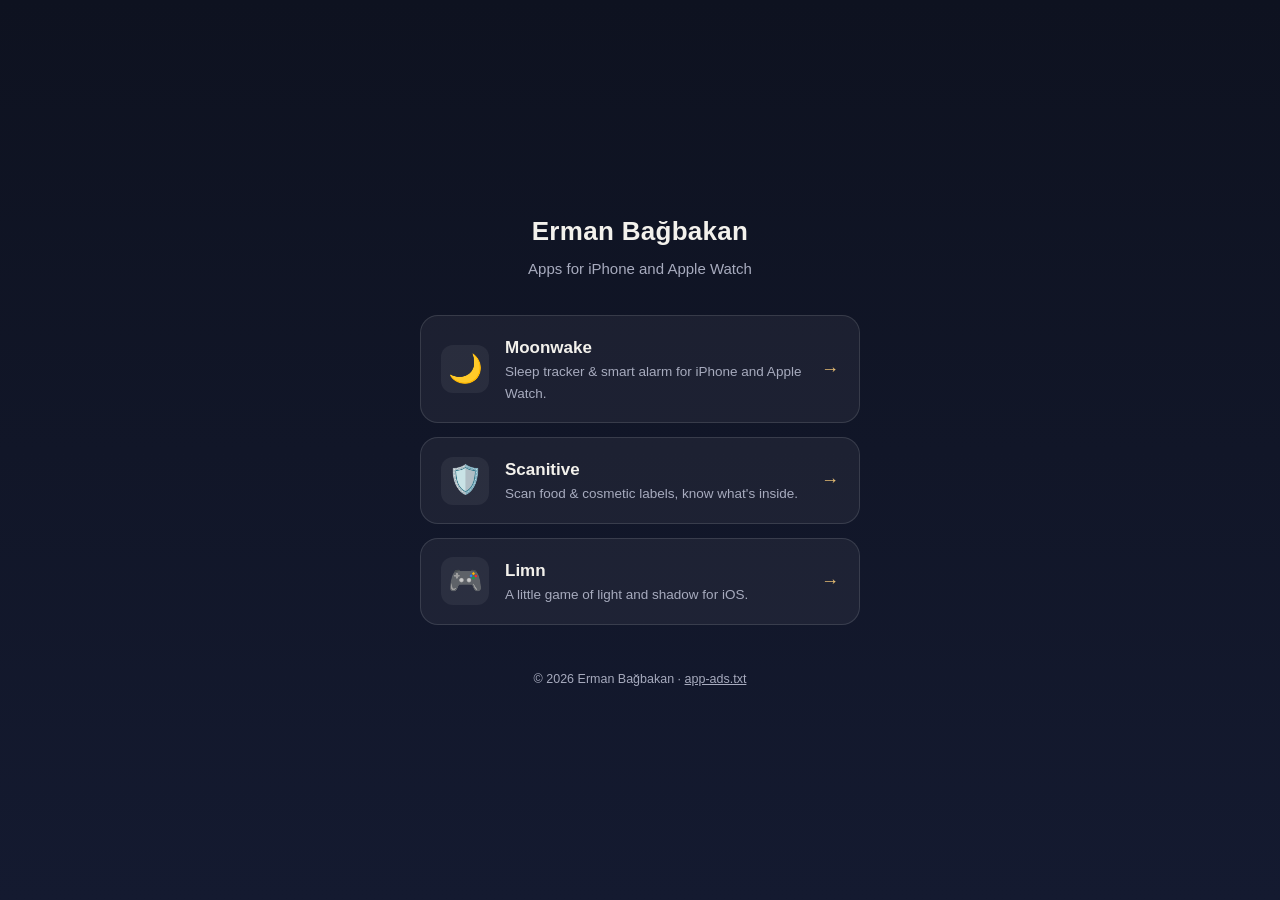
==== commit d738ddaf: "Moonwake /moonwake-sleeptracker/ altına + kökte My Apps hub'ı + eski yol redirectleri" ====
--- a/index.html
+++ b/index.html
@@ -3,89 +3,56 @@
 <head>
 <meta charset="utf-8">
 <meta name="viewport" content="width=device-width, initial-scale=1">
-<title>Moonwake — Sleep Tracker & Smart Alarm for iPhone and Apple Watch</title>
-<meta name="description" content="Moonwake tracks your sleep, records snoring on-device, and wakes you at the lightest moment of your morning with a smart alarm on Apple Watch.">
-<link rel="icon" type="image/png" href="assets/icon.png">
-<link rel="apple-touch-icon" href="assets/icon.png">
-<meta property="og:title" content="Moonwake — Sleep Tracker & Smart Alarm">
-<meta property="og:description" content="Rest well. Wake better. Sleep tracking, snore insight, and a gentle smart alarm on Apple Watch.">
-<meta property="og:image" content="https://ebagbakan-bit.github.io/assets/hero-phone.png">
-<meta property="og:url" content="https://ebagbakan-bit.github.io/">
-<link rel="stylesheet" href="style.css">
+<title>Erman Bağbakan — Apps</title>
+<meta name="description" content="iOS apps by Erman Bağbakan: Moonwake, Scanitive, and Limn.">
+<style>
+:root{--bg:#0e1220;--card:rgba(255,255,255,.05);--line:rgba(255,255,255,.12);
+  --ink:#f3f1ec;--dim:#a7abbe;--accent:#e9bf74}
+*{box-sizing:border-box;margin:0;padding:0}
+body{font-family:-apple-system,BlinkMacSystemFont,"Segoe UI",Inter,Roboto,sans-serif;
+  background:linear-gradient(180deg,#0e1220 0%,#141a30 100%);color:var(--ink);
+  min-height:100vh;display:flex;flex-direction:column;align-items:center;
+  justify-content:center;padding:40px 22px;line-height:1.6;-webkit-font-smoothing:antialiased}
+h1{font-size:26px;font-weight:700;letter-spacing:.3px}
+.sub{color:var(--dim);font-size:15px;margin:4px 0 34px}
+.apps{display:flex;flex-direction:column;gap:14px;width:100%;max-width:440px}
+.app{display:flex;align-items:center;gap:16px;background:var(--card);
+  border:1px solid var(--line);border-radius:18px;padding:18px 20px;
+  text-decoration:none;color:var(--ink);transition:background .15s}
+.app:hover{background:rgba(255,255,255,.09)}
+.app .ic{font-size:28px;width:48px;height:48px;border-radius:12px;
+  display:flex;align-items:center;justify-content:center;background:rgba(255,255,255,.06);flex:none}
+.app h2{font-size:17px;font-weight:600}
+.app p{font-size:13.5px;color:var(--dim)}
+.app .go{margin-left:auto;color:var(--accent);font-size:18px;flex:none}
+footer{margin-top:44px;color:var(--dim);font-size:12.5px;text-align:center}
+footer a{color:var(--dim)}
+</style>
 </head>
 <body>
-<header>
-  <div class="wrap nav">
-    <a class="brand" href="index.html"><img class="brand-icon" src="assets/icon.png" alt=""><span class="mark">m<span class="oo">oo</span>nwake</span></a>
-    <div class="nav-right">
-      <a class="nav-link" href="privacy.html">Privacy</a>
-      <a class="nav-link" href="terms.html">Terms</a>
-      <a class="nav-link" href="mailto:ermanbagbakan.1995@gmail.com">Support</a>
-    </div>
-  </div>
-</header>
+<h1>Erman Bağbakan</h1>
+<p class="sub">Apps for iPhone and Apple Watch</p>
 
-<main class="wrap">
-  <section class="hero-split">
-    <div class="hero-copy">
-      <div class="moon" aria-hidden="true"></div>
-      <h1 class="tagline">Rest well. Wake better.</h1>
-      <p class="subtag">Moonwake tracks your night with your iPhone and Apple Watch, listens for snoring on-device, and rings at the lightest moment of your morning — so waking up feels like surfacing, not sinking.</p>
-      <span class="cta soon">Coming soon to the App Store</span>
-    </div>
-    <div class="hero-shot">
-      <img src="assets/hero-phone.png" alt="Moonwake app on iPhone showing the sleep home screen" width="644" height="1400">
-    </div>
-  </section>
-
-  <section class="section">
-    <h2>What it does</h2>
-    <p class="lead">Everything happens on your device. No account, no cloud, no data leaving your pocket.</p>
-    <div class="grid">
-      <div class="card"><div class="ic">⏰</div><h3>Smart wake</h3><p>Your Apple Watch feels the moment you drift into light sleep near your alarm and wakes you there — gently, on the wrist.</p></div>
-      <div class="card"><div class="ic">🎙️</div><h3>Snore insight</h3><p>On-device sound analysis finds snoring and lets you hear the highlights in the morning. Recordings never leave your phone.</p></div>
-      <div class="card"><div class="ic">🌙</div><h3>Sleep stages & score</h3><p>Deep, REM and light stages with a morning score — from Apple Watch data, refined by Moonwake's own on-device model.</p></div>
-      <div class="card"><div class="ic">📈</div><h3>Trends that teach</h3><p>Sleep debt, schedule streaks, and what your late coffee actually does to your night.</p></div>
-    </div>
-  </section>
-
-  <section class="section">
-    <h2>A calm companion, all night</h2>
-    <p class="lead">From lights-out to morning report — quiet screens designed for tired eyes.</p>
-    <div class="shots-row">
-      <img class="shot" src="assets/shot-4.png" alt="Smart alarm setup screen" loading="lazy">
-      <img class="shot" src="assets/shot-5.png" alt="Morning sleep report with score and stages" loading="lazy">
-      <img class="shot" src="assets/shot-7.png" alt="Sleep sounds library" loading="lazy">
-    </div>
-  </section>
-
-  <section class="section">
-    <h2>On your wrist</h2>
-    <p class="lead">Start the night from the watch, wake to a gentle tap — the phone can stay face-down.</p>
-    <div class="watch-row">
-      <img class="watch-shot" src="assets/watch-1.png" alt="Moonwake on Apple Watch — tracking screen" loading="lazy">
-      <img class="watch-shot" src="assets/watch-3.png" alt="Moonwake on Apple Watch — smart alarm" loading="lazy">
-    </div>
-  </section>
-
-  <section class="section" id="support">
-    <h2>Support</h2>
-    <p class="lead">Questions, feedback, or trouble with the app? Write to us — a human answers.</p>
-    <p style="text-align:center">
-      <a class="email-pill" href="mailto:ermanbagbakan.1995@gmail.com">✉️ ermanbagbakan.1995@gmail.com</a>
-    </p>
-  </section>
-</main>
+<nav class="apps">
+  <a class="app" href="moonwake-sleeptracker/">
+    <span class="ic">🌙</span>
+    <span><h2>Moonwake</h2><p>Sleep tracker &amp; smart alarm for iPhone and Apple Watch.</p></span>
+    <span class="go">→</span>
+  </a>
+  <a class="app" href="scanitive-site/">
+    <span class="ic">🛡️</span>
+    <span><h2>Scanitive</h2><p>Scan food &amp; cosmetic labels, know what's inside.</p></span>
+    <span class="go">→</span>
+  </a>
+  <a class="app" href="limn-game/">
+    <span class="ic">🎮</span>
+    <span><h2>Limn</h2><p>A little game of light and shadow for iOS.</p></span>
+    <span class="go">→</span>
+  </a>
+</nav>
 
 <footer>
-  <div class="wrap">
-    <div class="foot-links">
-      <a href="privacy.html">Privacy Policy</a>
-      <a href="terms.html">Terms of Use</a>
-      <a href="mailto:ermanbagbakan.1995@gmail.com">Contact</a>
-    </div>
-    <p class="copy">© 2026 Erman Bağbakan. Moonwake is not a medical device.</p>
-  </div>
+  <p>© 2026 Erman Bağbakan · <a href="app-ads.txt">app-ads.txt</a></p>
 </footer>
 </body>
 </html>
